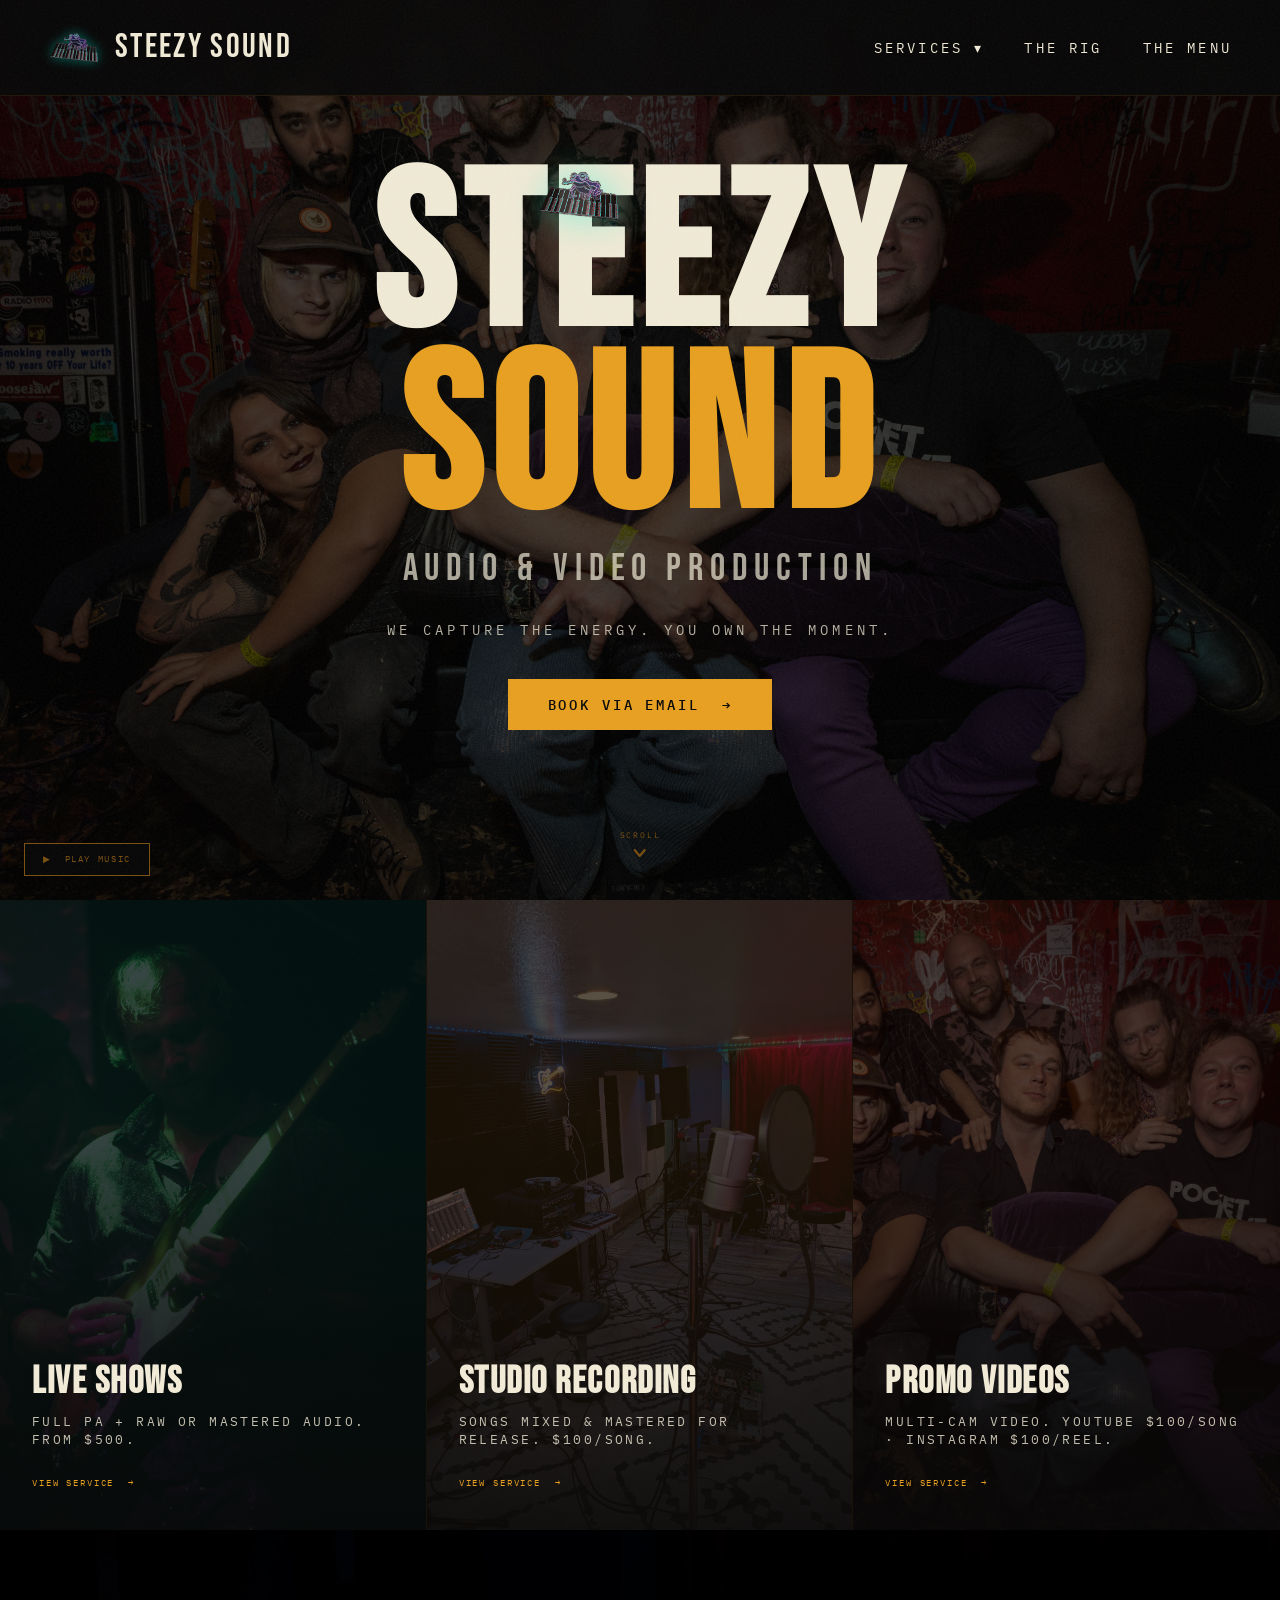
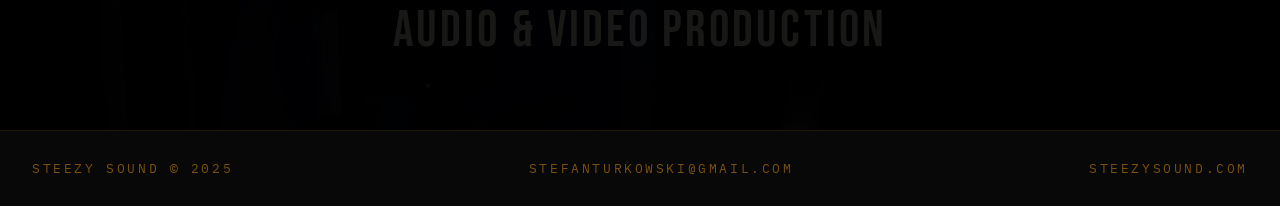
==== index.html @ 813a4eb2 "Add bottom.jpg as texture band on all 6 pages - Service pages (live, studio, promo): swap texture ba" ====
<!DOCTYPE html>
<html lang="en">
<head>
  <meta charset="UTF-8" />
  <meta name="viewport" content="width=device-width, initial-scale=1.0" />
  <title>Steezy Sound</title>
  <link rel="stylesheet" href="style.css" />
  <style>
    /* ─── HERO ─────────────────────────────────────────── */
    .hero {
      position: relative;
      height: 100vh;
      display: flex;
      flex-direction: column;
      align-items: center;
      justify-content: center;
      overflow: hidden;
    }

    .hero-bg {
      position: absolute; inset: 0;
      background: url('media/landing.jpg') center/cover no-repeat;
      filter: brightness(0.26);
      z-index: 0;
    }

    .hero-content {
      position: relative; z-index: 1;
      display: flex; flex-direction: column;
      align-items: center; text-align: center;
      padding: 0 2rem;
    }

    #wander-frog {
      position: fixed;
      z-index: 100;
      width: clamp(60px, 7vw, 110px);
      height: auto;
      pointer-events: none;
      filter: drop-shadow(0 0 18px rgba(0,240,208,0.5));
      opacity: 0.82;
      transition: left 8s cubic-bezier(0.45, 0.05, 0.55, 0.95),
                  top  8s cubic-bezier(0.45, 0.05, 0.55, 0.95);
      animation: frog-wander-bob 3.6s ease-in-out infinite;
    }

    @keyframes frog-wander-bob {
      0%, 100% { transform: rotate(-20deg); }
      50%       { transform: rotate(20deg); }
    }

    .hero-sup { display: none; }

    .hero-wordmark {
      font-family: 'Bebas Neue', sans-serif;
      font-size: clamp(5.5rem, 17vw, 14rem);
      line-height: 0.84; letter-spacing: 0.04em;
      color: var(--cream); margin-bottom: 0.6rem;
    }

    .hero-wordmark span { display: block; color: var(--amber); }

    .hero-discipline {
      font-family: 'Bebas Neue', sans-serif;
      font-size: clamp(1.2rem, 3.5vw, 2.4rem);
      letter-spacing: 0.18em; text-transform: uppercase;
      color: rgba(240,234,214,0.7);
      margin-bottom: 1.8rem;
    }

    .hero-tagline {
      font-size: 0.9rem; letter-spacing: 0.28em; text-transform: uppercase;
      color: rgba(240,234,214,0.75);
      margin-bottom: 2.5rem;
    }

    .hero-scroll {
      position: absolute; bottom: 2.5rem; left: 50%;
      transform: translateX(-50%);
      display: flex; flex-direction: column; align-items: center; gap: 0.4rem;
      font-size: 0.5rem; letter-spacing: 0.22em; text-transform: uppercase;
      color: var(--amber-dim);
      animation: scroll-bob 2.2s ease-in-out infinite;
    }

    @keyframes scroll-bob {
      0%, 100% { transform: translateX(-50%) translateY(0); }
      50%       { transform: translateX(-50%) translateY(6px); }
    }

    .hero-scroll svg {
      width: 14px; height: 14px;
      stroke: var(--amber-dim); fill: none; stroke-width: 2;
      stroke-linecap: round; stroke-linejoin: round;
    }

    /* ─── SERVICES GRID ─────────────────────────────────── */
    .services {
      display: grid;
      grid-template-columns: repeat(3, 1fr);
    }

    .service-card {
      position: relative;
      height: 70vh;
      display: flex;
      flex-direction: column;
      justify-content: flex-end;
      padding: 2.5rem 2rem;
      text-decoration: none;
      overflow: hidden;
      color: var(--cream);
    }

    .service-card:not(:last-child) {
      border-right: 1px solid rgba(232,160,32,0.07);
    }

    .card-bg {
      position: absolute; inset: 0;
      background-size: cover; background-position: center;
      filter: brightness(0.28);
      transition: filter 0.5s ease, transform 0.7s ease;
      z-index: 0;
    }

    .card-live .card-bg {
      background-image: url('media/live_shows.jpg');
      background-position: center top;
    }

    .card-studio .card-bg {
      background-image: url('media/studio_recording.jpg');
      background-position: center;
    }

    .card-promo .card-bg {
      background-image: url('media/promo_vids.jpg');
    }

    .service-card:hover .card-bg {
      filter: brightness(0.42);
      transform: scale(1.04);
    }

    /* Per-card color tint */
    .card-tint {
      position: absolute; inset: 0; z-index: 1;
      transition: opacity 0.4s;
    }
    .card-live   .card-tint { background: rgba(0,240,208,0.06); }
    .card-studio .card-tint { background: rgba(232,160,32,0.1); }
    .card-promo  .card-tint { background: rgba(200,60,60,0.05); }

    /* Bottom gradient so text is always readable */
    .card-grad {
      position: absolute; bottom: 0; left: 0; right: 0; height: 65%;
      background: linear-gradient(to top, rgba(8,8,8,0.82), transparent);
      z-index: 2;
    }

    .card-body {
      position: relative; z-index: 3;
    }

    .card-num {
      font-size: 0.62rem; letter-spacing: 0.28em;
      color: var(--amber); margin-bottom: 0.55rem;
    }

    .card-title {
      font-family: 'Bebas Neue', sans-serif;
      font-size: clamp(2.2rem, 3vw, 3.2rem);
      line-height: 1; letter-spacing: 0.04em;
      margin-bottom: 0.65rem;
    }

    .card-hook {
      font-size: 0.84rem; letter-spacing: 0.18em; text-transform: uppercase;
      color: rgba(240,234,214,0.8); margin-bottom: 1.4rem;
    }

    .card-link {
      display: inline-flex; align-items: center; gap: 0.5em;
      font-size: 0.58rem; letter-spacing: 0.2em; text-transform: uppercase;
      color: var(--amber); transition: gap 0.22s;
    }

    .service-card:hover .card-link { gap: 1em; }

    /* ─── TEXTURE BAND ─────────────────────────────────── */
    .texture-band {
      position: relative; height: 200px; overflow: hidden;
    }
    .texture-band-bg {
      position: absolute; inset: 0;
      background: url('media/bottom.jpg') center/cover no-repeat;
      filter: brightness(0.12);
    }
    .texture-band-text {
      position: relative; z-index: 1; height: 100%;
      display: flex; align-items: center; justify-content: center;
    }
    .texture-band-text blockquote {
      font-family: 'Bebas Neue', sans-serif;
      font-size: clamp(1.8rem, 4vw, 3.5rem);
      letter-spacing: 0.06em;
      color: rgba(240,234,214,0.1);
      text-align: center;
    }

    /* ─── MOBILE ────────────────────────────────────────── */
    @media (max-width: 800px) {
      .services {
        grid-template-columns: 1fr;
      }
      .service-card {
        height: 55vh;
        border-right: none !important;
        border-bottom: 1px solid rgba(232,160,32,0.07);
      }
      .service-card:last-child { border-bottom: none; }
    }
  </style>
</head>
<body>

  <!-- NAV -->
  <nav class="nav">
    <a href="index.html" class="nav-brand">
      <img src="media/logo.png" alt="Steezy Sound frog logo" class="nav-frog" />
      <span class="nav-wordmark">Steezy Sound</span>
    </a>
    <div class="nav-links">
      <div class="nav-dropdown">
        <button class="nav-link" aria-haspopup="true" aria-expanded="false">Services ▾</button>
        <div class="dropdown-menu">
          <a href="live-recording.html" class="dropdown-item">Live Shows</a>
          <a href="studio.html" class="dropdown-item">Studio Recording</a>
          <a href="promo-video.html" class="dropdown-item">Promo Videos</a>
        </div>
      </div>
      <a href="rig.html" class="nav-link">The Rig</a>
      <a href="menu.html" class="nav-link">The Menu</a>
    </div>
  </nav>

  <!-- HERO -->
  <section class="hero">
    <div class="hero-bg"></div>
    <div class="hero-content">
      <h1 class="hero-wordmark">Steezy<span>Sound</span></h1>
      <p class="hero-discipline">Audio &amp; Video Production</p>
      <p class="hero-tagline">We capture the energy. You own the moment.</p>
      <a href="mailto:stefanturkowski@gmail.com" class="btn-book">Book via email &nbsp;→</a>
    </div>
    <div class="hero-scroll" aria-hidden="true">
      <span>Scroll</span>
      <svg viewBox="0 0 14 14"><polyline points="2,4 7,10 12,4" /></svg>
    </div>
  </section>

  <!-- SERVICES -->
  <section class="services" aria-label="Services">
    <a href="live-recording.html" class="service-card card-live">
      <div class="card-bg"></div>
      <div class="card-tint"></div>
      <div class="card-grad"></div>
      <div class="card-body">
        <h2 class="card-title">Live Shows</h2>
        <p class="card-hook">Full PA + raw or mastered audio. From $500.</p>
        <span class="card-link">View service &nbsp;→</span>
      </div>
    </a>

    <a href="studio.html" class="service-card card-studio">
      <div class="card-bg"></div>
      <div class="card-tint"></div>
      <div class="card-grad"></div>
      <div class="card-body">
        <h2 class="card-title">Studio Recording</h2>
        <p class="card-hook">Songs mixed & mastered for release. $100/song.</p>
        <span class="card-link">View service &nbsp;→</span>
      </div>
    </a>

    <a href="promo-video.html" class="service-card card-promo">
      <div class="card-bg"></div>
      <div class="card-tint"></div>
      <div class="card-grad"></div>
      <div class="card-body">
        <h2 class="card-title">Promo Videos</h2>
        <p class="card-hook">Multi-cam video. YouTube $100/song · Instagram $100/reel.</p>
        <span class="card-link">View service &nbsp;→</span>
      </div>
    </a>
  </section>

  <!-- TEXTURE BAND -->
  <div class="texture-band">
    <div class="texture-band-bg"></div>
    <div class="texture-band-text">
      <blockquote>Audio &amp; Video Production</blockquote>
    </div>
  </div>

  <!-- WANDERING FROG -->
  <img src="media/logo.png" alt="" id="wander-frog" aria-hidden="true" />

  <!-- FOOTER -->
  <footer class="site-footer">
    <span>Steezy Sound &copy; 2025</span>
    <!-- REPLACE: update email address -->
    <a href="mailto:stefanturkowski@gmail.com">stefanturkowski@gmail.com</a>
    <span>steezysound.com</span>
  </footer>

  <!-- PLAY HINT -->
  <div class="play-hint" id="play-hint" role="button" tabindex="0" aria-label="Play background music">
    ▶ &nbsp;Play music
  </div>

  <script>
    // ── Audio autoplay at 20% volume ──────────────────────
    const audio = new Audio('media/music.mp3');
    audio.volume = 0.2;
    audio.loop   = true;

    const hint = document.getElementById('play-hint');

    function tryPlay() {
      return audio.play().then(() => { hint.style.display = 'none'; });
    }

    tryPlay().catch(() => { hint.style.display = 'flex'; });

    hint.addEventListener('click', () => tryPlay());
    hint.addEventListener('keydown', e => {
      if (e.key === 'Enter' || e.key === ' ') { e.preventDefault(); tryPlay(); }
    });

    // Unlock on first user interaction (covers most browser autoplay policies)
    document.addEventListener('click', function unlock() {
      if (audio.paused) tryPlay().catch(() => {});
      document.removeEventListener('click', unlock, true);
    }, true);

    // ── Wandering frog ───────────────────────────────────
    (function() {
      const frog = document.getElementById('wander-frog');
      let nextTimer;

      function wander() {
        const x = 4 + Math.random() * 84;   // 4vw – 88vw
        const y = 6 + Math.random() * 82;   // 6vh – 88vh
        frog.style.left = x + 'vw';
        frog.style.top  = y + 'vh';
        // Vary the pause between moves: 2.5s – 5.5s
        nextTimer = setTimeout(wander, 2500 + Math.random() * 3000);
      }

      // Place immediately off-screen to let CSS transition carry it in
      frog.style.left = '10vw';
      frog.style.top  = '50vh';
      // Small delay so first transition is visible
      setTimeout(wander, 200);
    })();

    // ── Nav dropdown (mobile tap) ─────────────────────────
    document.querySelectorAll('.nav-dropdown').forEach(dd => {
      dd.querySelector('button')?.addEventListener('click', e => {
        e.stopPropagation();
        const open = dd.classList.toggle('open');
        dd.querySelector('button').setAttribute('aria-expanded', open);
      });
    });
    document.addEventListener('click', () => {
      document.querySelectorAll('.nav-dropdown').forEach(dd => {
        dd.classList.remove('open');
        dd.querySelector('button')?.setAttribute('aria-expanded', 'false');
      });
    });

    // Parallax
    (function() {
      const update = () => {
        document.querySelectorAll('.hero-bg, .texture-band-bg').forEach(bg => {
          bg.style.backgroundPositionY = `calc(50% + ${window.scrollY * 0.35}px)`;
        });
      };
      window.addEventListener('scroll', update, { passive: true });
    })();
  </script>
</body>
</html>
---- style.css ----
@import url('https://fonts.googleapis.com/css2?family=Bebas+Neue&family=IBM+Plex+Mono:ital,wght@0,300;0,400;0,500;1,300&display=swap');

:root {
  --black: #080808;
  --cream: #f0ead6;
  --amber: #e8a020;
  --amber-dim: #7a5010;
  --cyan: #00f0d0;
}

*, *::before, *::after { margin: 0; padding: 0; box-sizing: border-box; }

html { scroll-behavior: smooth; }

body {
  background: var(--black);
  color: var(--cream);
  font-family: 'IBM Plex Mono', monospace;
  min-height: 100vh;
  overflow-x: hidden;
  animation: page-in 0.35s ease;
}

@keyframes page-in {
  from { opacity: 0; }
  to   { opacity: 1; }
}

/* Film grain */
body::after {
  content: '';
  position: fixed;
  inset: 0;
  background-image: url("data:image/svg+xml,%3Csvg viewBox='0 0 512 512' xmlns='http://www.w3.org/2000/svg'%3E%3Cfilter id='noise'%3E%3CfeTurbulence type='fractalNoise' baseFrequency='0.75' numOctaves='4' stitchTiles='stitch'/%3E%3C/filter%3E%3Crect width='100%25' height='100%25' filter='url(%23noise)'/%3E%3C/svg%3E");
  opacity: 0.04;
  pointer-events: none;
  z-index: 9999;
}

/* ─── NAV ─────────────────────────────────────────────── */

.nav {
  position: fixed; top: 0; left: 0; right: 0; z-index: 500;
  display: flex; align-items: center; justify-content: space-between;
  padding: 1.275rem 3rem;
  background: rgba(8,8,8,0.9);
  backdrop-filter: blur(14px);
  -webkit-backdrop-filter: blur(14px);
  border-bottom: 1px solid rgba(232,160,32,0.1);
}

.nav-brand {
  display: flex; align-items: center; gap: 0.8rem;
  text-decoration: none; color: inherit;
}

.nav-frog {
  width: 54px; height: 54px; object-fit: contain;
  animation: frog-nav 2.8s ease-in-out infinite;
  filter: drop-shadow(0 0 6px rgba(0,240,208,0.4));
}

@keyframes frog-nav {
  0%, 100% { transform: translateY(0) rotate(-4deg); }
  50%       { transform: translateY(-5px) rotate(3deg); }
}

.nav-wordmark {
  font-family: 'Bebas Neue', sans-serif;
  font-size: 2.1rem; letter-spacing: 0.07em; color: var(--cream);
}

.nav-links { display: flex; align-items: center; gap: 2.5rem; }

.nav-link {
  font-size: 0.9rem; letter-spacing: 0.22em; text-transform: uppercase;
  color: var(--cream); text-decoration: none; background: none; border: none;
  font-family: inherit; cursor: pointer; padding: 0;
  transition: color 0.2s; display: flex; align-items: center; gap: 0.3em;
}
.nav-link:hover, .nav-link.active { color: var(--amber); }

.nav-dropdown { position: relative; }

.dropdown-menu {
  position: absolute; top: calc(100% + 1rem); right: 0;
  background: rgba(8,8,8,0.98);
  border: 1px solid rgba(232,160,32,0.18);
  min-width: 200px;
  opacity: 0; visibility: hidden; transform: translateY(-4px);
  transition: opacity 0.16s, transform 0.16s, visibility 0.16s;
}
.nav-dropdown:hover .dropdown-menu,
.nav-dropdown.open  .dropdown-menu {
  opacity: 1; visibility: visible; transform: translateY(0);
}

.dropdown-item {
  display: block; padding: 1.2rem 1.8rem;
  font-size: 0.87rem; letter-spacing: 0.2em; text-transform: uppercase;
  color: var(--cream); text-decoration: none;
  border-bottom: 1px solid rgba(232,160,32,0.06);
  transition: background 0.15s, color 0.15s;
}
.dropdown-item:last-child { border-bottom: none; }
.dropdown-item:hover { background: rgba(232,160,32,0.07); color: var(--amber); }

/* ─── FOOTER ───────────────────────────────────────────── */

.site-footer {
  border-top: 1px solid rgba(232,160,32,0.1);
  padding: 1.8rem 2rem;
  display: flex; justify-content: space-between; align-items: center;
  gap: 1rem; flex-wrap: wrap;
  font-size: 0.81rem; letter-spacing: 0.2em; text-transform: uppercase;
  color: var(--amber-dim);
}
.site-footer a { color: inherit; text-decoration: none; transition: color 0.2s; }
.site-footer a:hover { color: var(--amber); }

/* ─── PLAY HINT ────────────────────────────────────────── */

.play-hint {
  position: fixed; bottom: 1.5rem; left: 1.5rem; z-index: 400;
  display: none; align-items: center; gap: 0.5rem;
  padding: 0.6rem 1.1rem;
  background: rgba(8,8,8,0.95);
  border: 1px solid var(--amber-dim);
  font-size: 0.57rem; letter-spacing: 0.18em; text-transform: uppercase;
  color: var(--amber-dim); cursor: pointer;
  transition: color 0.2s, border-color 0.2s;
  font-family: 'IBM Plex Mono', monospace;
}
.play-hint:hover { color: var(--amber); border-color: var(--amber); }

/* ─── SHARED ELEMENTS ──────────────────────────────────── */

.section-label {
  font-size: 0.825rem; letter-spacing: 0.28em; text-transform: uppercase;
  color: var(--amber); display: block; margin-bottom: 1rem;
}

.btn-book {
  display: inline-flex; align-items: center; gap: 0.8rem;
  padding: 1rem 2.5rem; background: var(--amber);
  color: var(--black); font-family: 'IBM Plex Mono', monospace;
  font-size: 0.9rem; font-weight: 500; letter-spacing: 0.2em;
  text-transform: uppercase; text-decoration: none;
  transition: background 0.2s, transform 0.15s;
}
.btn-book:hover { background: var(--cream); transform: translateX(4px); }

/* ─── MOBILE ────────────────────────────────────────────── */

@media (max-width: 640px) {
  .nav { padding: 0.9rem 1.5rem; }
  .nav-wordmark { font-size: 1.5rem; }
  .nav-frog { width: 40px; height: 40px; }
  .nav-links { gap: 1.5rem; }
  .nav-link { font-size: 0.75rem; }
  .site-footer { flex-direction: column; gap: 0.4rem; }
}
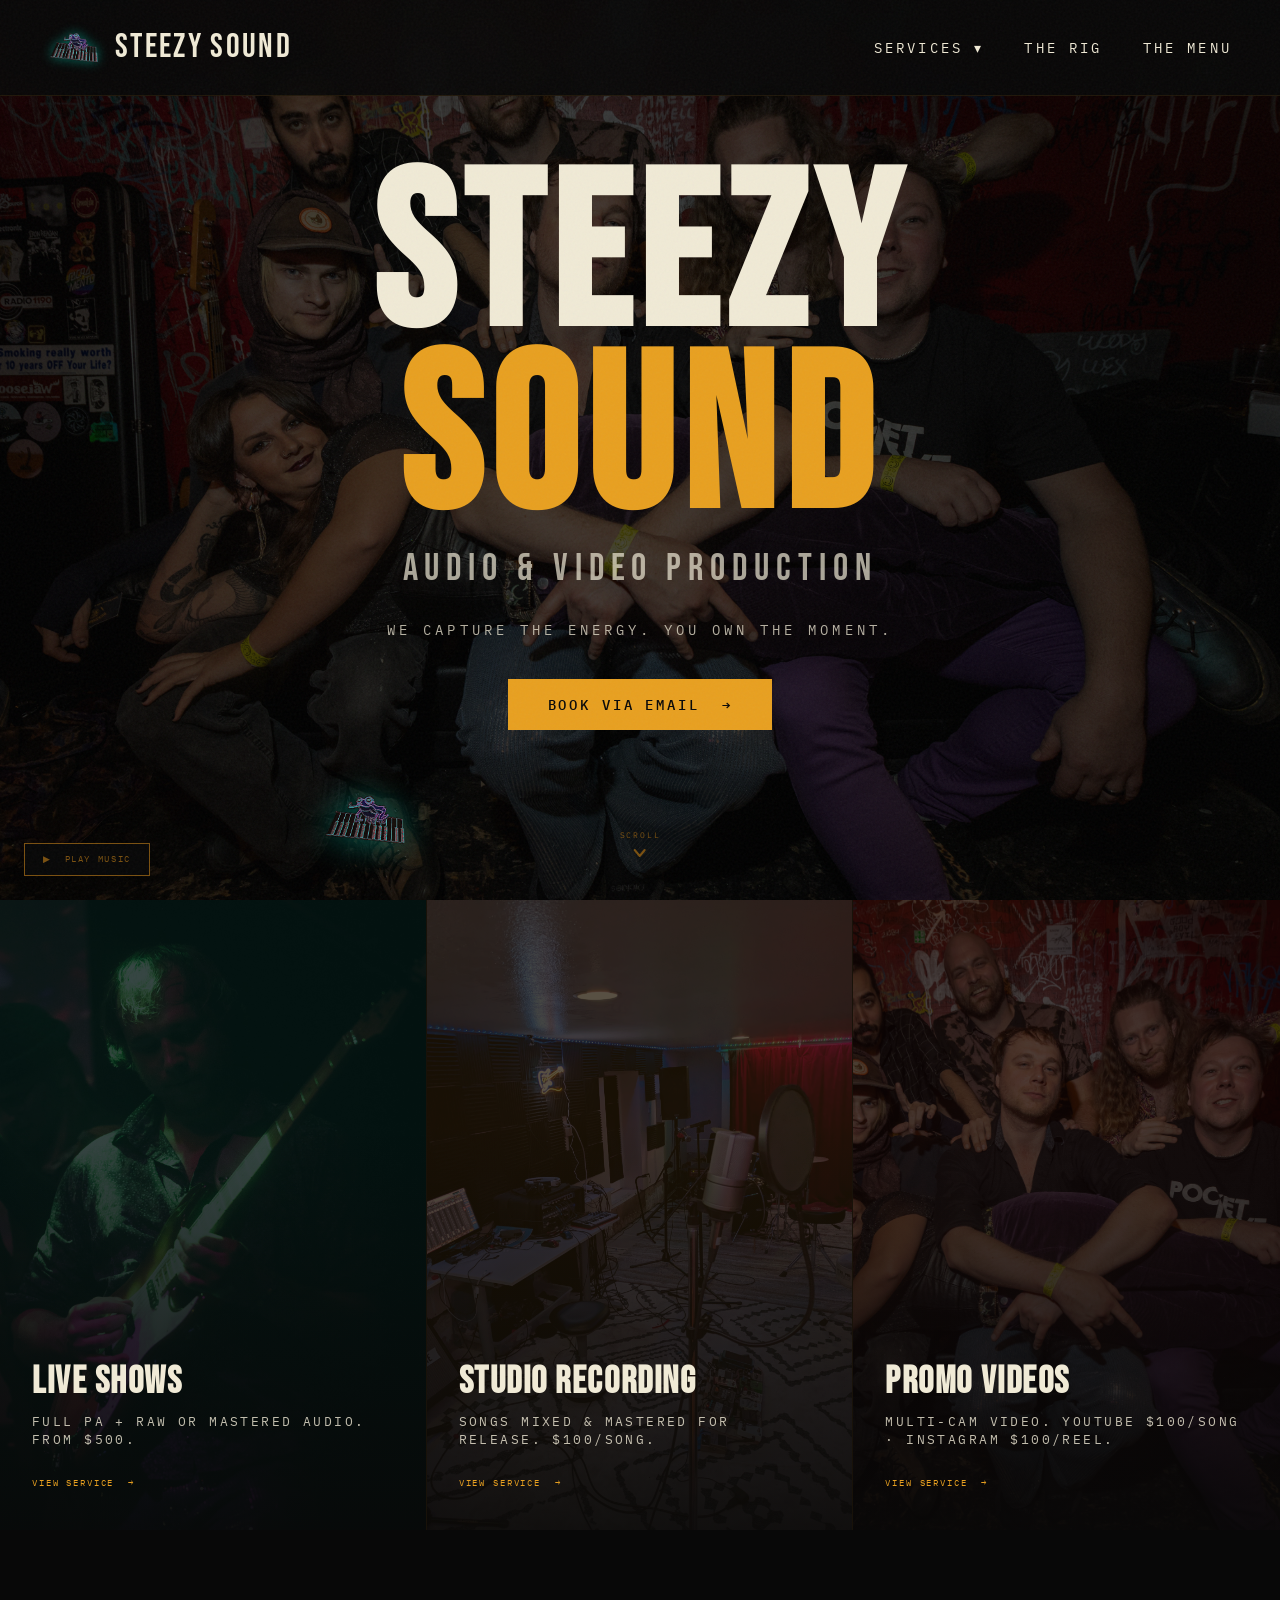
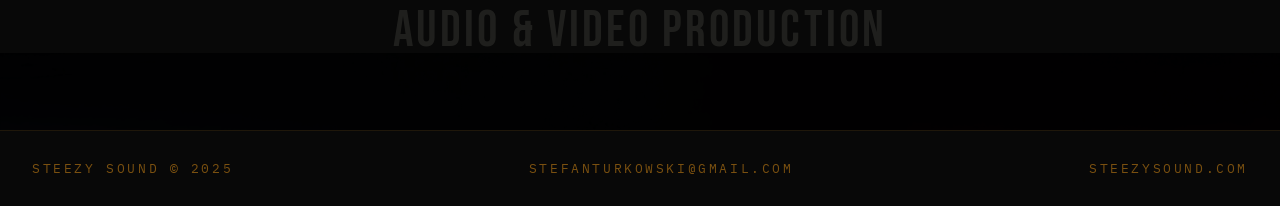
==== commit 1b5c08fa: "Fix texture band parallax to be viewport-relative; remove from menu - texture-band-bg now uses eleme" ====
--- a/index.html
+++ b/index.html
@@ -384,11 +384,17 @@
     // Parallax
     (function() {
       const update = () => {
-        document.querySelectorAll('.hero-bg, .texture-band-bg').forEach(bg => {
+        document.querySelectorAll('.hero-bg').forEach(bg => {
           bg.style.backgroundPositionY = `calc(50% + ${window.scrollY * 0.35}px)`;
+        });
+        document.querySelectorAll('.texture-band-bg').forEach(bg => {
+          const r = bg.parentElement.getBoundingClientRect();
+          const offset = (r.top + r.height / 2 - window.innerHeight / 2) * 0.35;
+          bg.style.backgroundPositionY = `calc(50% + ${offset}px)`;
         });
       };
       window.addEventListener('scroll', update, { passive: true });
+      update();
     })();
   </script>
 </body>
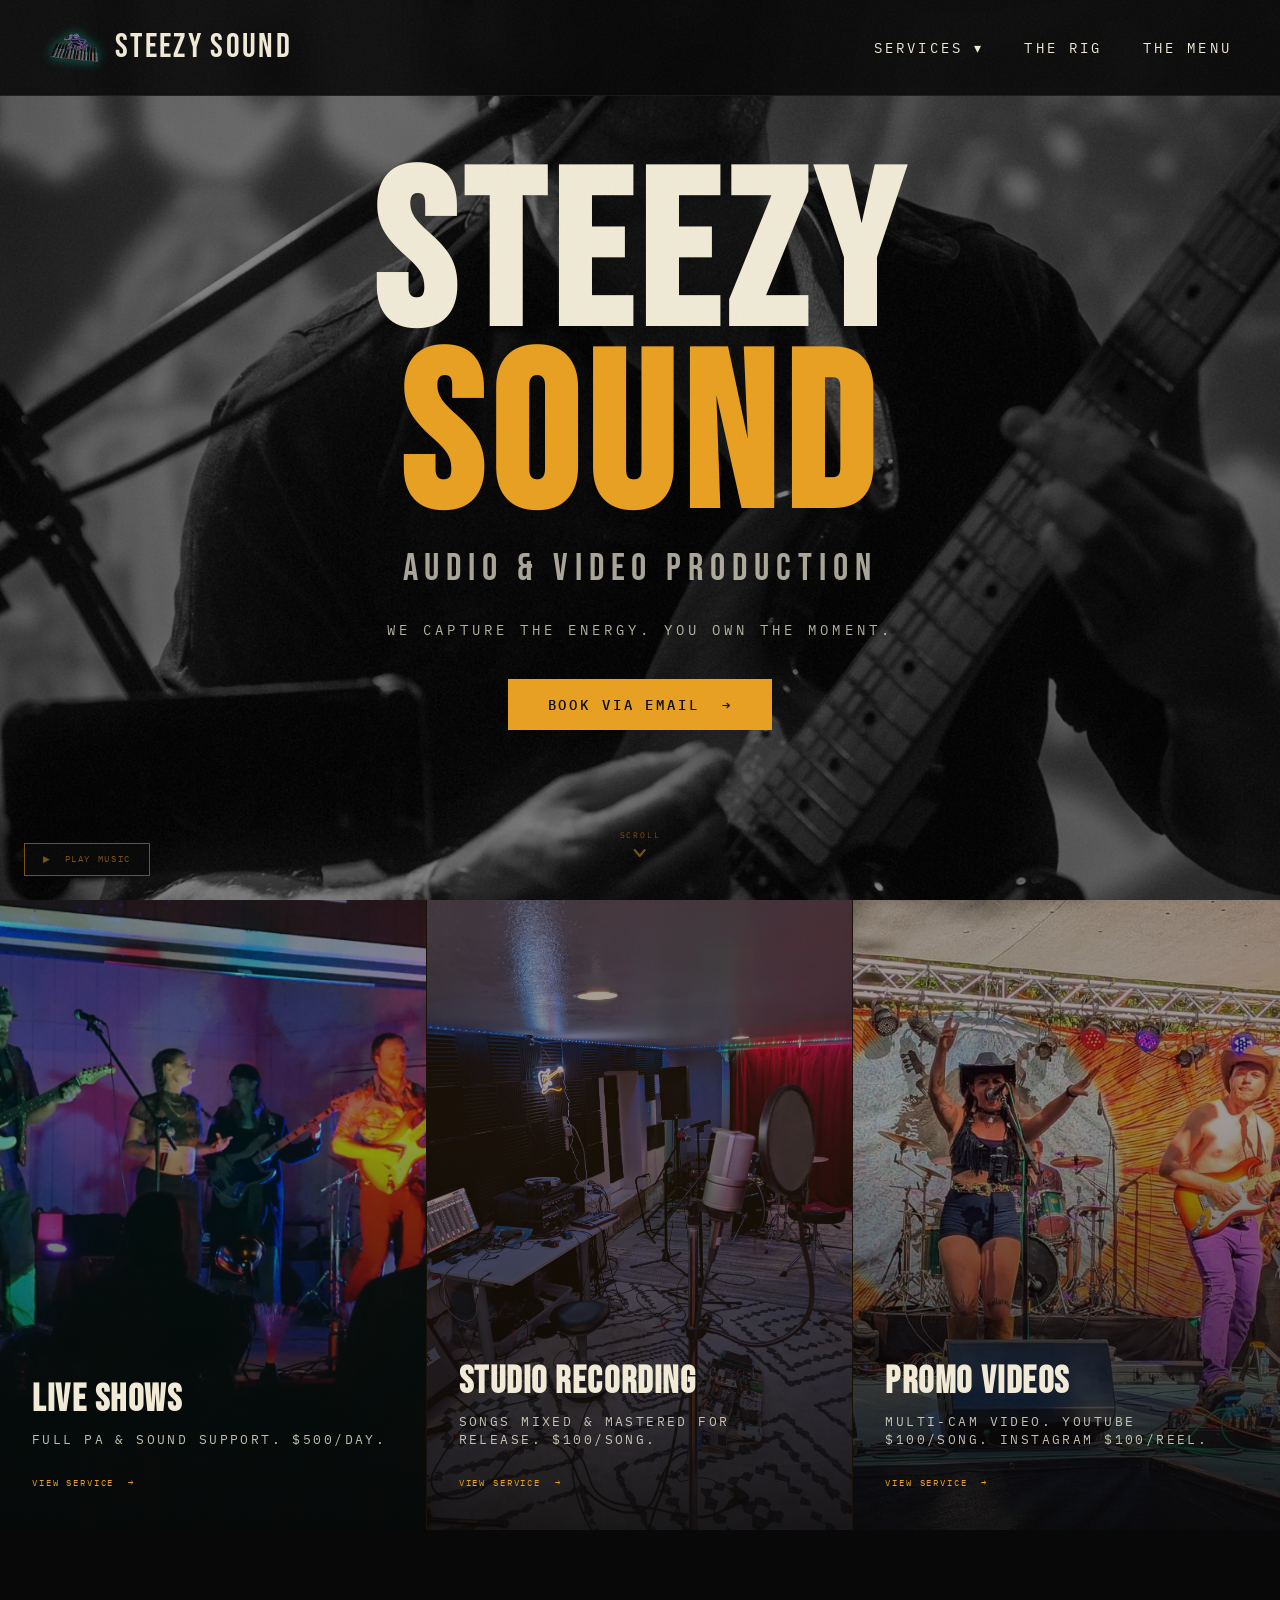
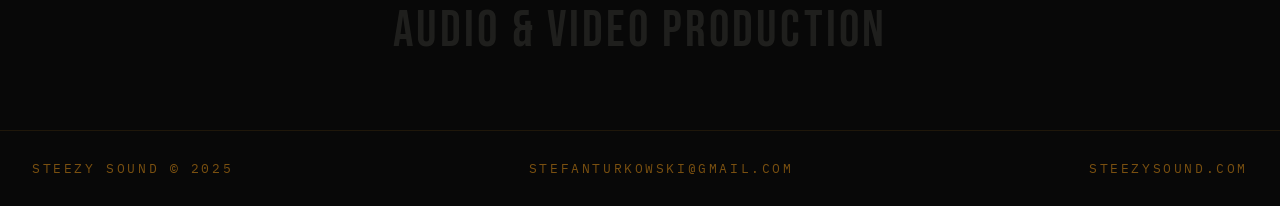
==== commit e87bf330: "Polish: image brightness, frog animation, headphones gear section, PDF print - Reduce hero filter on" ====
--- a/index.html
+++ b/index.html
@@ -20,7 +20,7 @@
     .hero-bg {
       position: absolute; inset: 0;
       background: url('media/landing.jpg') center/cover no-repeat;
-      filter: brightness(0.26);
+      filter: brightness(0.5);
       z-index: 0;
     }
 
@@ -32,15 +32,15 @@
     }
 
     #wander-frog {
-      position: fixed;
+      position: absolute;
       z-index: 100;
       width: clamp(60px, 7vw, 110px);
       height: auto;
       pointer-events: none;
       filter: drop-shadow(0 0 18px rgba(0,240,208,0.5));
       opacity: 0.82;
-      transition: left 8s cubic-bezier(0.45, 0.05, 0.55, 0.95),
-                  top  8s cubic-bezier(0.45, 0.05, 0.55, 0.95);
+      transition: left 12s cubic-bezier(0.22, 1, 0.36, 1),
+                  top  12s cubic-bezier(0.22, 1, 0.36, 1);
       animation: frog-wander-bob 3.6s ease-in-out infinite;
     }
 
@@ -119,7 +119,7 @@
     .card-bg {
       position: absolute; inset: 0;
       background-size: cover; background-position: center;
-      filter: brightness(0.28);
+      filter: brightness(0.62);
       transition: filter 0.5s ease, transform 0.7s ease;
       z-index: 0;
     }
@@ -139,7 +139,7 @@
     }
 
     .service-card:hover .card-bg {
-      filter: brightness(0.42);
+      filter: brightness(0.78);
       transform: scale(1.04);
     }
 
@@ -195,7 +195,7 @@
     .texture-band-bg {
       position: absolute; inset: 0;
       background: url('media/bottom.jpg') center/cover no-repeat;
-      filter: brightness(0.12);
+      filter: brightness(0.45);
     }
     .texture-band-text {
       position: relative; z-index: 1; height: 100%;
@@ -268,7 +268,7 @@
       <div class="card-grad"></div>
       <div class="card-body">
         <h2 class="card-title">Live Shows</h2>
-        <p class="card-hook">Full PA + raw or mastered audio. From $500.</p>
+        <p class="card-hook">Full PA & Sound Support. $500/day.</p>
         <span class="card-link">View service &nbsp;→</span>
       </div>
     </a>
@@ -290,7 +290,7 @@
       <div class="card-grad"></div>
       <div class="card-body">
         <h2 class="card-title">Promo Videos</h2>
-        <p class="card-hook">Multi-cam video. YouTube $100/song · Instagram $100/reel.</p>
+        <p class="card-hook">Multi-cam video. YouTube $100/song. Instagram $100/reel.</p>
         <span class="card-link">View service &nbsp;→</span>
       </div>
     </a>
@@ -348,22 +348,30 @@
     // ── Wandering frog ───────────────────────────────────
     (function() {
       const frog = document.getElementById('wander-frog');
-      let nextTimer;
+      let lastX, lastY;
 
       function wander() {
-        const x = 4 + Math.random() * 84;   // 4vw – 88vw
-        const y = 6 + Math.random() * 82;   // 6vh – 88vh
-        frog.style.left = x + 'vw';
-        frog.style.top  = y + 'vh';
-        // Vary the pause between moves: 2.5s – 5.5s
-        nextTimer = setTimeout(wander, 2500 + Math.random() * 3000);
+        const vw = window.innerWidth;
+        const pageH = document.documentElement.scrollHeight;
+        const minDist = vw * 0.7;
+        let x, y, tries = 0;
+        do {
+          x = -vw * 0.35 + Math.random() * (vw * 1.7);
+          y = -150 + Math.random() * (pageH + 300);
+          tries++;
+        } while (Math.hypot(x - lastX, y - lastY) < minDist && tries < 15);
+        lastX = x;
+        lastY = y;
+        frog.style.left = x + 'px';
+        frog.style.top  = y + 'px';
+        setTimeout(wander, 3000 + Math.random() * 4000);
       }
 
-      // Place immediately off-screen to let CSS transition carry it in
-      frog.style.left = '10vw';
-      frog.style.top  = '50vh';
-      // Small delay so first transition is visible
-      setTimeout(wander, 200);
+      lastX = -window.innerWidth * 0.35 + Math.random() * (window.innerWidth * 1.7);
+      lastY = Math.random() * document.documentElement.scrollHeight;
+      frog.style.left = lastX + 'px';
+      frog.style.top  = lastY + 'px';
+      setTimeout(wander, 400);
     })();
 
     // ── Nav dropdown (mobile tap) ─────────────────────────
@@ -390,7 +398,7 @@
         document.querySelectorAll('.texture-band-bg').forEach(bg => {
           const r = bg.parentElement.getBoundingClientRect();
           const offset = (r.top + r.height / 2 - window.innerHeight / 2) * 0.35;
-          bg.style.backgroundPositionY = `calc(50% + ${offset}px)`;
+          bg.style.backgroundPositionY = `calc(38% + ${offset}px)`;
         });
       };
       window.addEventListener('scroll', update, { passive: true });
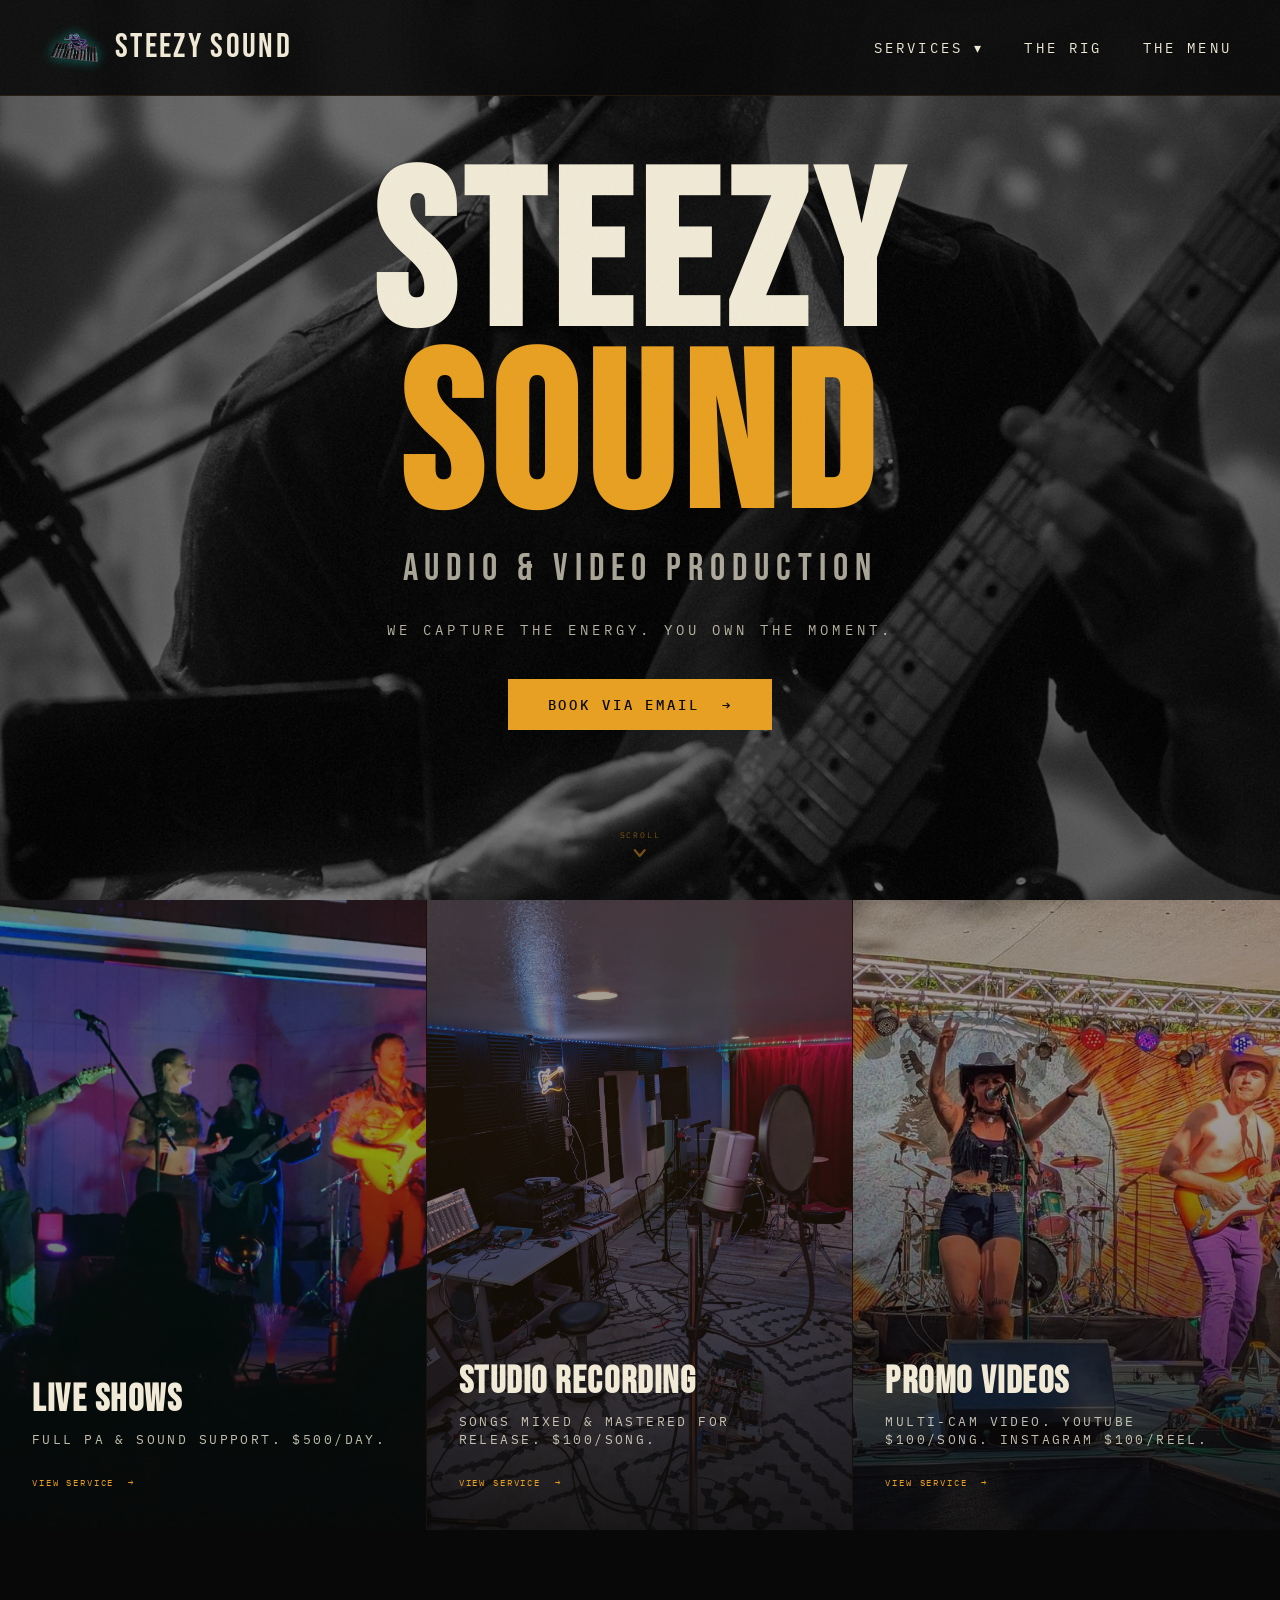
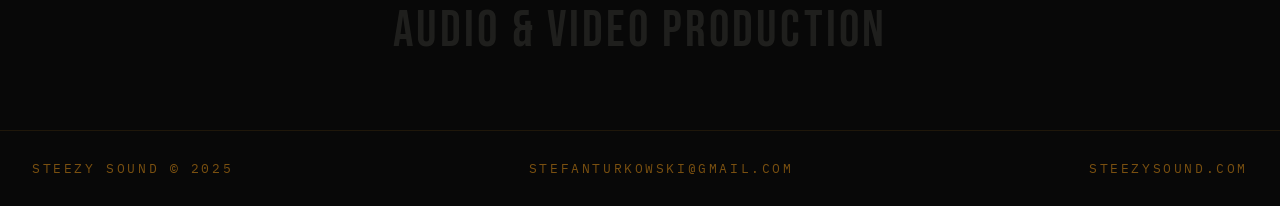
==== commit 4b957ff1: "Mobile: shift texture band image up (10% vs 38%), remove homepage audio Co-Authored-By: Claude Sonne" ====
--- a/index.html
+++ b/index.html
@@ -315,36 +315,7 @@
     <span>steezysound.com</span>
   </footer>
 
-  <!-- PLAY HINT -->
-  <div class="play-hint" id="play-hint" role="button" tabindex="0" aria-label="Play background music">
-    ▶ &nbsp;Play music
-  </div>
-
   <script>
-    // ── Audio autoplay at 20% volume ──────────────────────
-    const audio = new Audio('media/music.mp3');
-    audio.volume = 0.2;
-    audio.loop   = true;
-
-    const hint = document.getElementById('play-hint');
-
-    function tryPlay() {
-      return audio.play().then(() => { hint.style.display = 'none'; });
-    }
-
-    tryPlay().catch(() => { hint.style.display = 'flex'; });
-
-    hint.addEventListener('click', () => tryPlay());
-    hint.addEventListener('keydown', e => {
-      if (e.key === 'Enter' || e.key === ' ') { e.preventDefault(); tryPlay(); }
-    });
-
-    // Unlock on first user interaction (covers most browser autoplay policies)
-    document.addEventListener('click', function unlock() {
-      if (audio.paused) tryPlay().catch(() => {});
-      document.removeEventListener('click', unlock, true);
-    }, true);
-
     // ── Wandering frog ───────────────────────────────────
     (function() {
       const frog = document.getElementById('wander-frog');
@@ -398,7 +369,8 @@
         document.querySelectorAll('.texture-band-bg').forEach(bg => {
           const r = bg.parentElement.getBoundingClientRect();
           const offset = (r.top + r.height / 2 - window.innerHeight / 2) * 0.35;
-          bg.style.backgroundPositionY = `calc(38% + ${offset}px)`;
+          const baseY = window.innerWidth <= 800 ? '10%' : '38%';
+          bg.style.backgroundPositionY = `calc(${baseY} + ${offset}px)`;
         });
       };
       window.addEventListener('scroll', update, { passive: true });
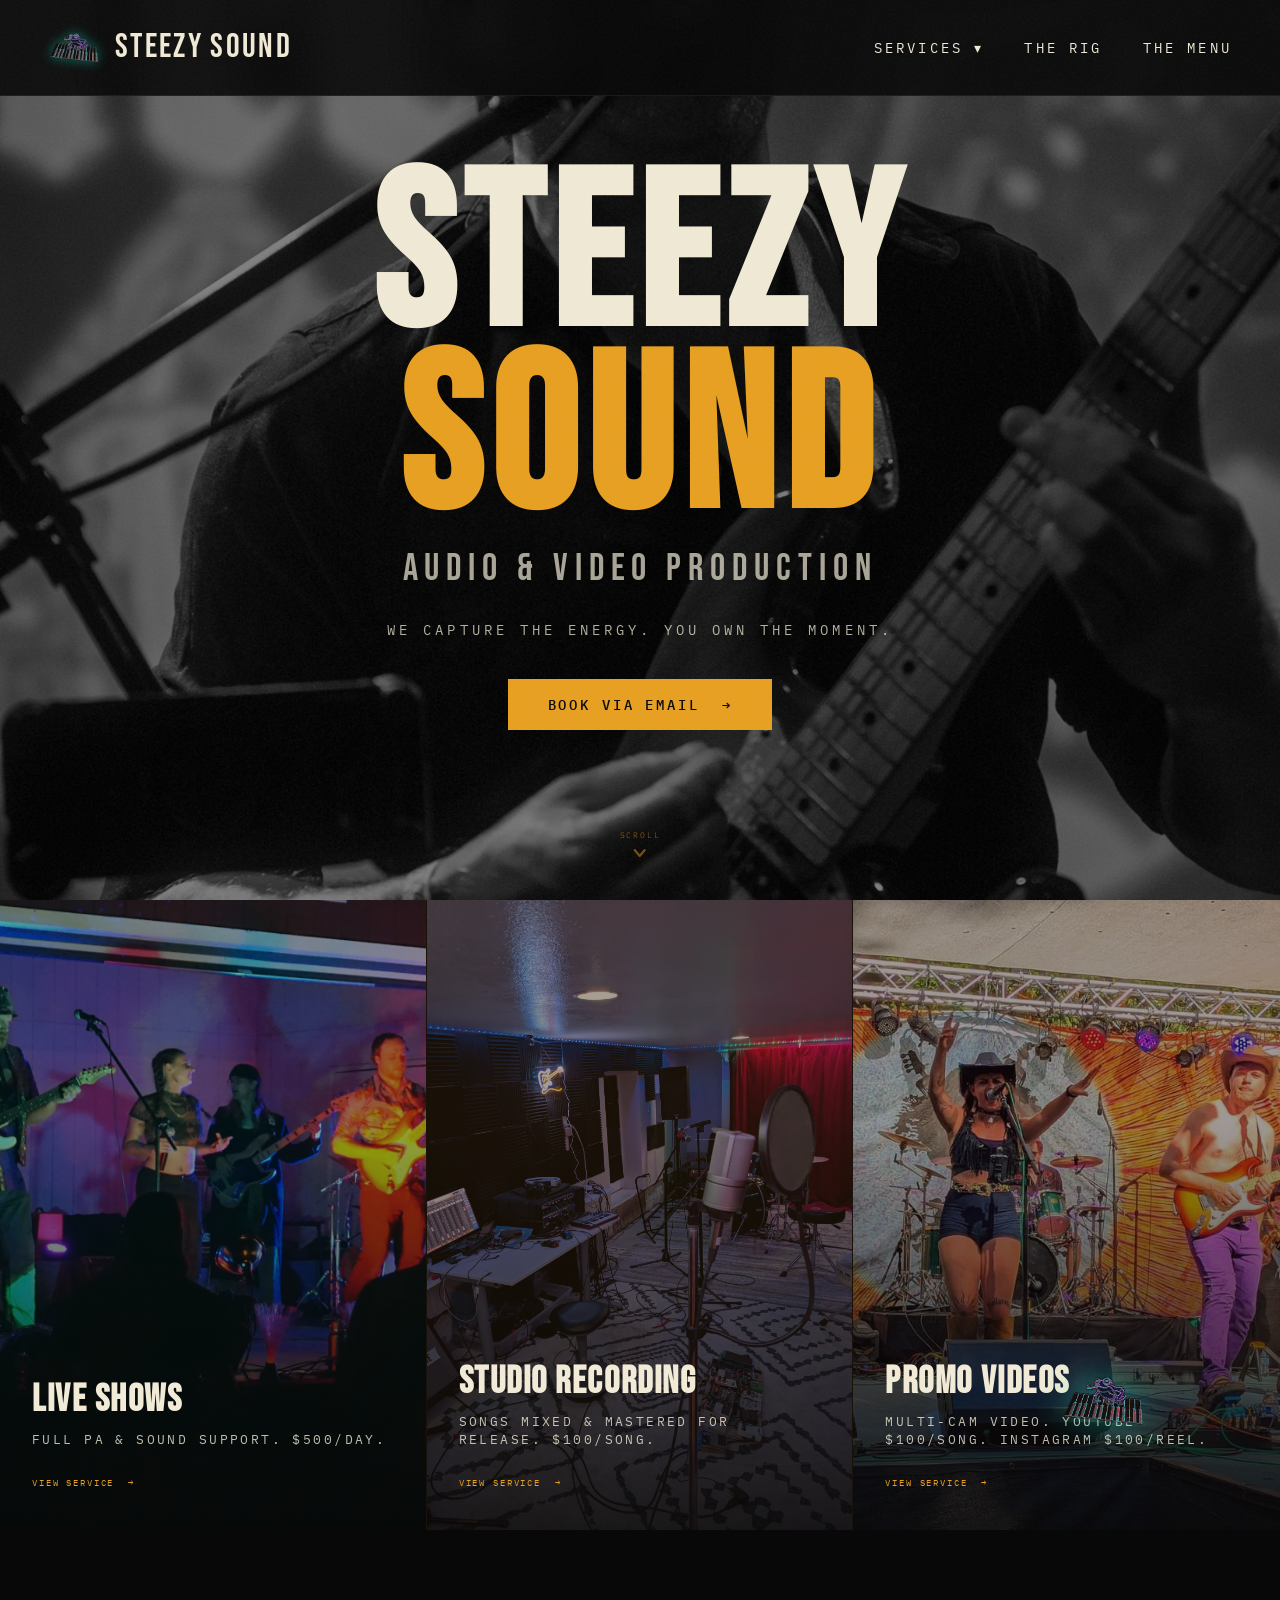
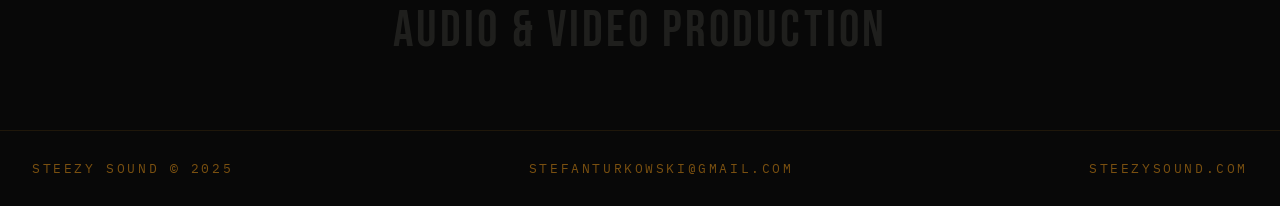
==== commit 1486675b: "Mobile: texture band position -100px to show more of top of image Co-Authored-By: Claude Sonnet 4.6 " ====
--- a/index.html
+++ b/index.html
@@ -369,7 +369,7 @@
         document.querySelectorAll('.texture-band-bg').forEach(bg => {
           const r = bg.parentElement.getBoundingClientRect();
           const offset = (r.top + r.height / 2 - window.innerHeight / 2) * 0.35;
-          const baseY = window.innerWidth <= 800 ? '10%' : '38%';
+          const baseY = window.innerWidth <= 800 ? '-100px' : '38%';
           bg.style.backgroundPositionY = `calc(${baseY} + ${offset}px)`;
         });
       };
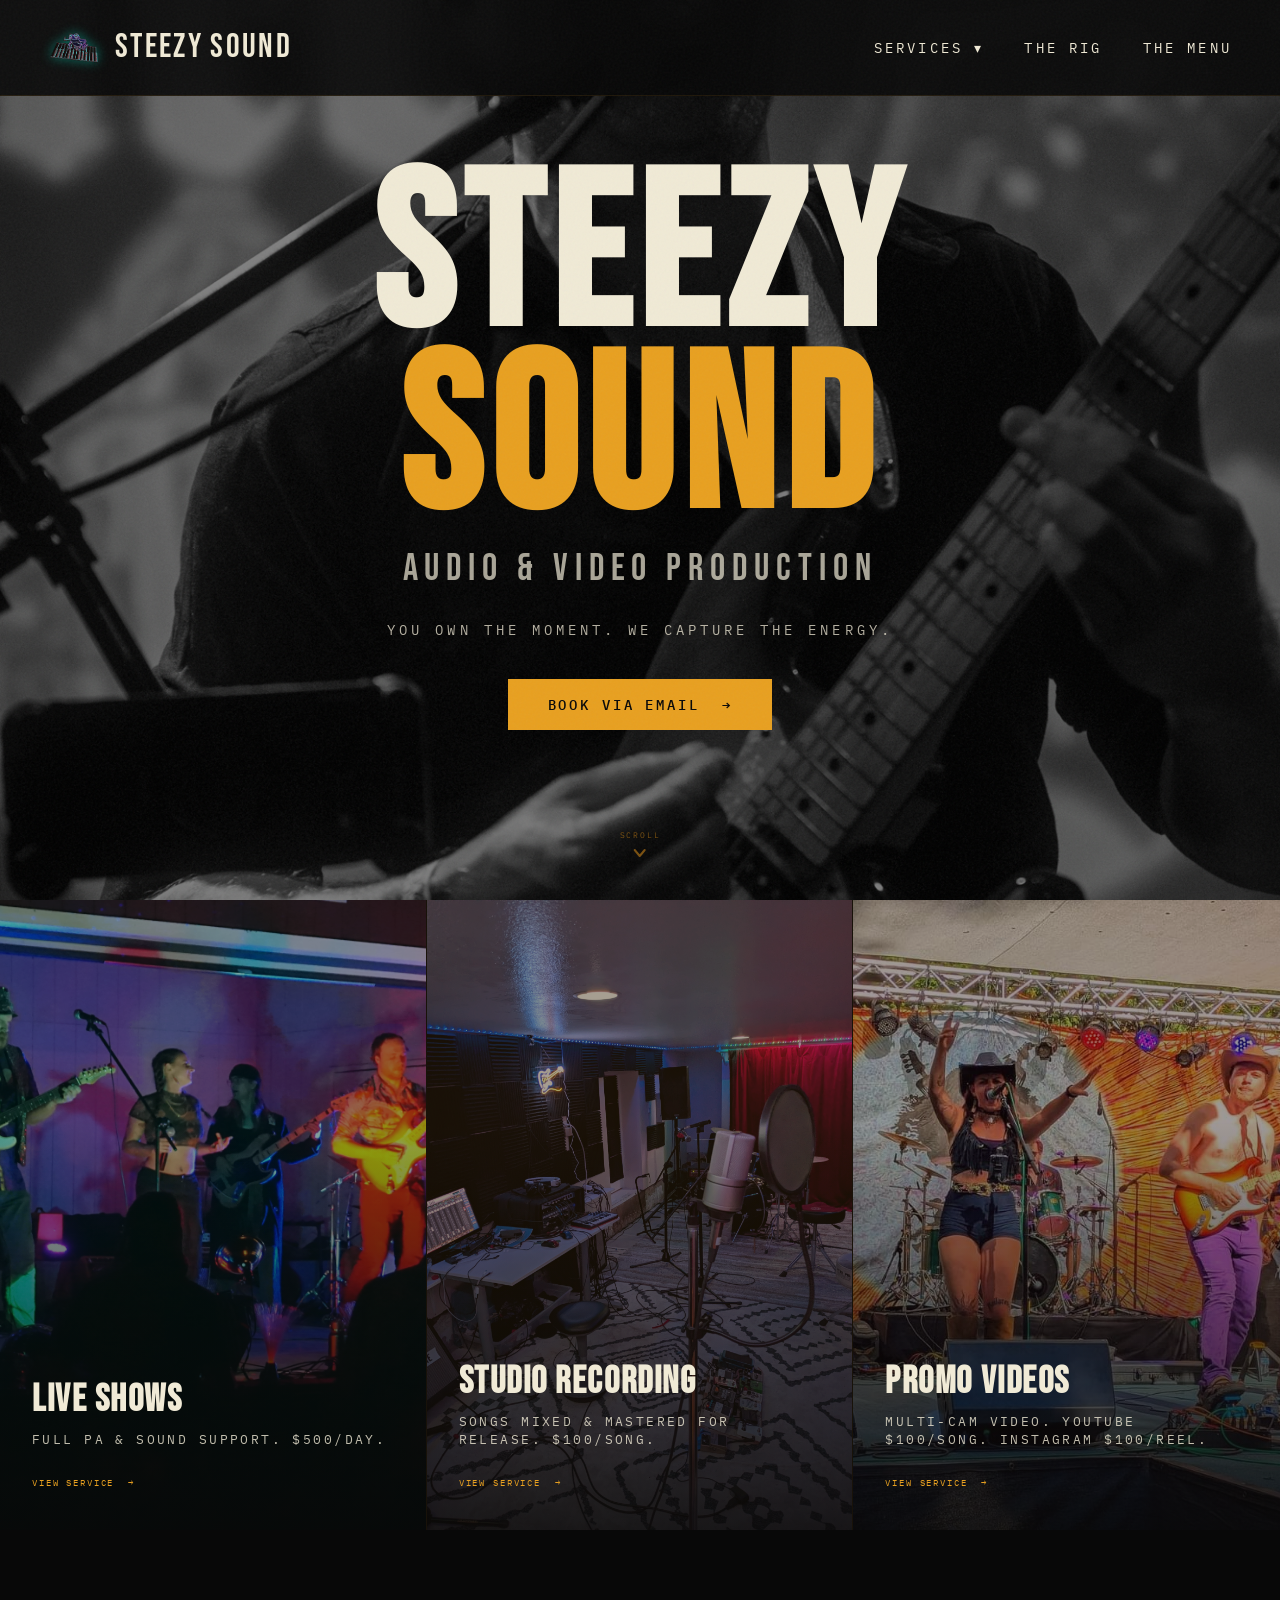
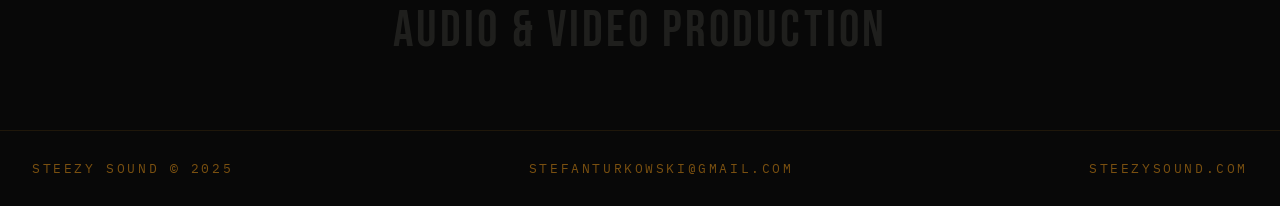
==== commit 17367d20: "Mobile UX fixes, promo code, and content additions - Prevent zoom/horizontal scroll: maximum-scale=1" ====
--- a/index.html
+++ b/index.html
@@ -2,7 +2,7 @@
 <html lang="en">
 <head>
   <meta charset="UTF-8" />
-  <meta name="viewport" content="width=device-width, initial-scale=1.0" />
+  <meta name="viewport" content="width=device-width, initial-scale=1.0, maximum-scale=1.0, user-scalable=no" />
   <title>Steezy Sound</title>
   <link rel="stylesheet" href="style.css" />
   <style>
@@ -251,7 +251,7 @@
     <div class="hero-content">
       <h1 class="hero-wordmark">Steezy<span>Sound</span></h1>
       <p class="hero-discipline">Audio &amp; Video Production</p>
-      <p class="hero-tagline">We capture the energy. You own the moment.</p>
+      <p class="hero-tagline">You own the moment. We capture the energy.</p>
       <a href="mailto:stefanturkowski@gmail.com" class="btn-book">Book via email &nbsp;→</a>
     </div>
     <div class="hero-scroll" aria-hidden="true">
@@ -363,9 +363,11 @@
     // Parallax
     (function() {
       const update = () => {
-        document.querySelectorAll('.hero-bg').forEach(bg => {
-          bg.style.backgroundPositionY = `calc(50% + ${window.scrollY * 0.35}px)`;
-        });
+        if (window.innerWidth > 800) {
+          document.querySelectorAll('.hero-bg').forEach(bg => {
+            bg.style.backgroundPositionY = `calc(50% + ${window.scrollY * 0.35}px)`;
+          });
+        }
         document.querySelectorAll('.texture-band-bg').forEach(bg => {
           const r = bg.parentElement.getBoundingClientRect();
           const offset = (r.top + r.height / 2 - window.innerHeight / 2) * 0.35;
@@ -373,7 +375,13 @@
           bg.style.backgroundPositionY = `calc(${baseY} + ${offset}px)`;
         });
       };
-      window.addEventListener('scroll', update, { passive: true });
+      let ticking = false;
+      window.addEventListener('scroll', () => {
+        if (!ticking) {
+          requestAnimationFrame(() => { update(); ticking = false; });
+          ticking = true;
+        }
+      }, { passive: true });
       update();
     })();
   </script>
--- a/style.css
+++ b/style.css
@@ -1,4 +1,4 @@
-@import url('https://fonts.googleapis.com/css2?family=Bebas+Neue&family=IBM+Plex+Mono:ital,wght@0,300;0,400;0,500;1,300&display=swap');
+@import url('https://fonts.googleapis.com/css2?family=Bebas+Neue&family=IBM+Plex+Mono:ital,wght@0,300;0,400;0,500;1,300&display=block');
 
 :root {
   --black: #080808;
@@ -68,6 +68,7 @@
 .nav-wordmark {
   font-family: 'Bebas Neue', sans-serif;
   font-size: 2.1rem; letter-spacing: 0.07em; color: var(--cream);
+  white-space: nowrap;
 }
 
 .nav-links { display: flex; align-items: center; gap: 2.5rem; }
@@ -77,6 +78,7 @@
   color: var(--cream); text-decoration: none; background: none; border: none;
   font-family: inherit; cursor: pointer; padding: 0;
   transition: color 0.2s; display: flex; align-items: center; gap: 0.3em;
+  white-space: nowrap;
 }
 .nav-link:hover, .nav-link.active { color: var(--amber); }
 
@@ -160,3 +162,14 @@
   .nav-link { font-size: 0.75rem; }
   .site-footer { flex-direction: column; gap: 0.4rem; }
 }
+
+@media (max-width: 800px) {
+  @keyframes bg-pan-x {
+    0%, 100% { background-position-x: 30%; }
+    50%       { background-position-x: 70%; }
+  }
+  .service-hero-bg,
+  .hero-bg {
+    animation: bg-pan-x 60s ease-in-out infinite;
+  }
+}
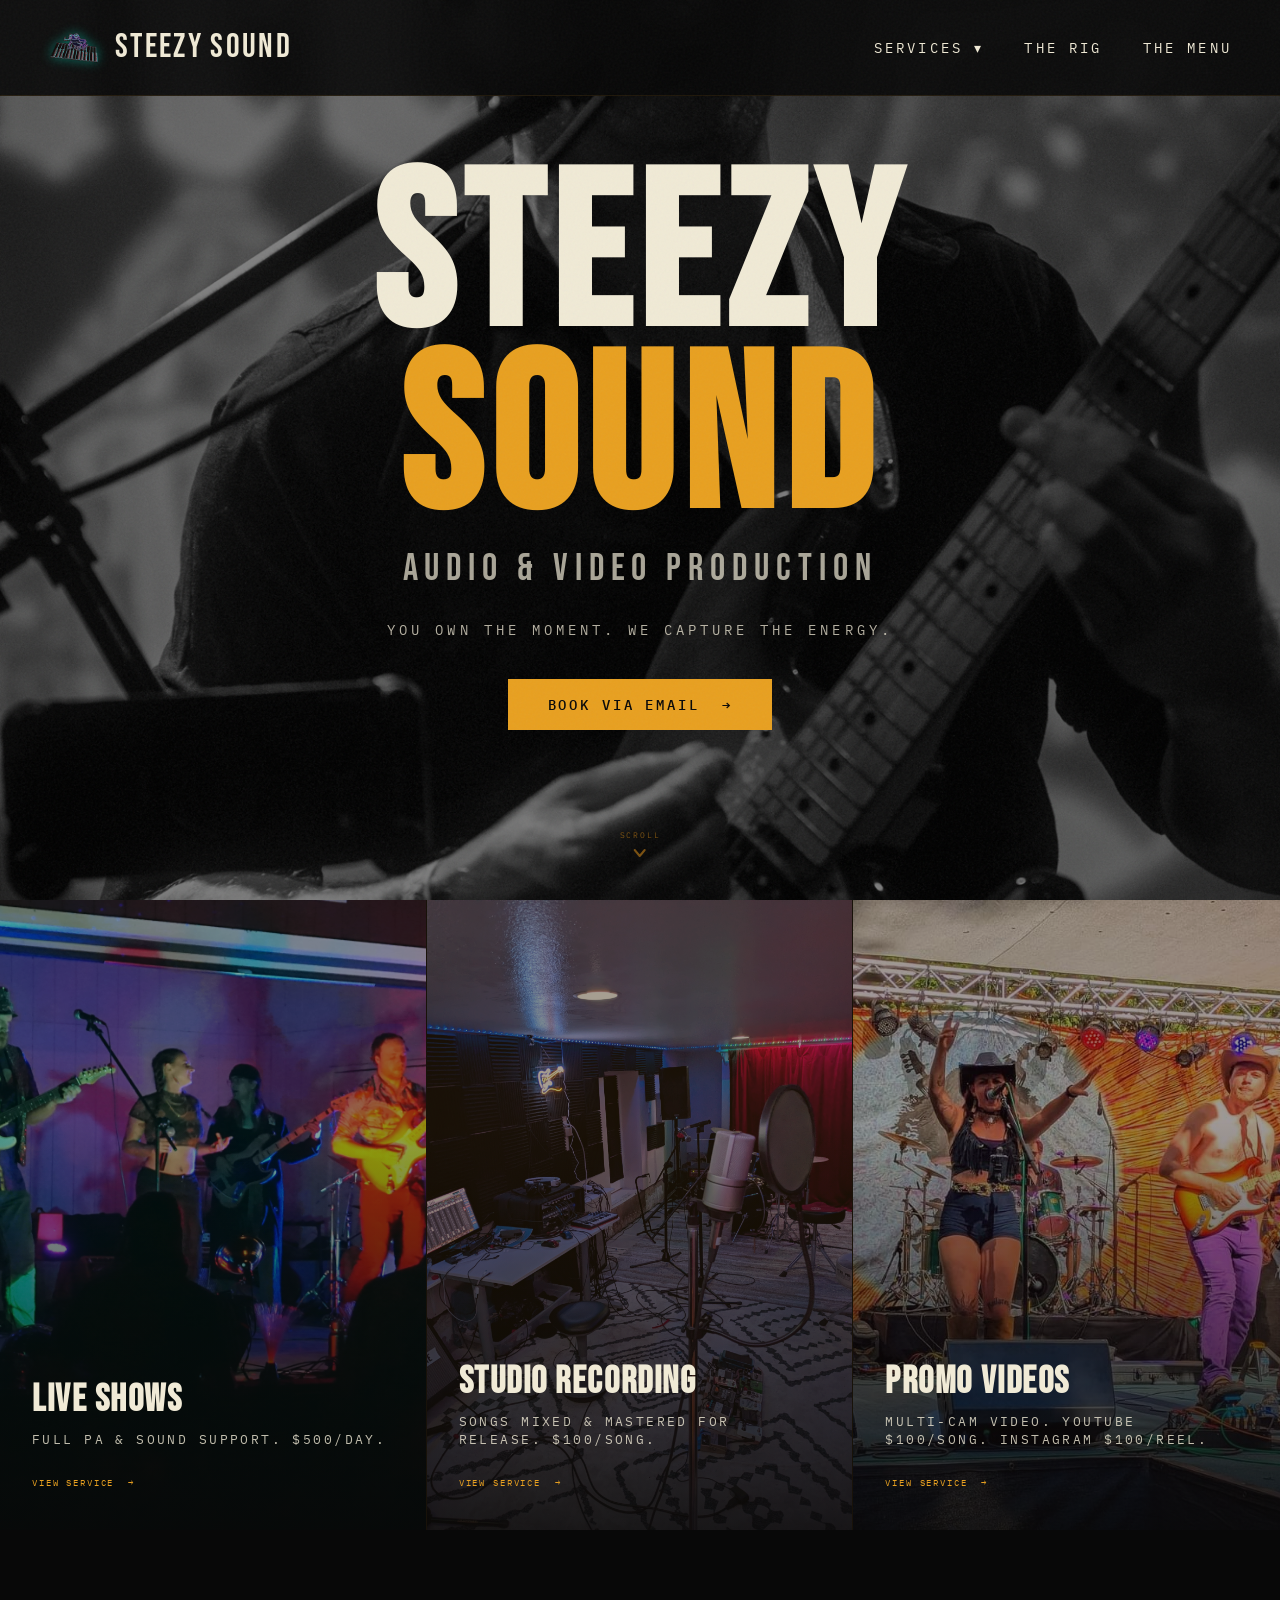
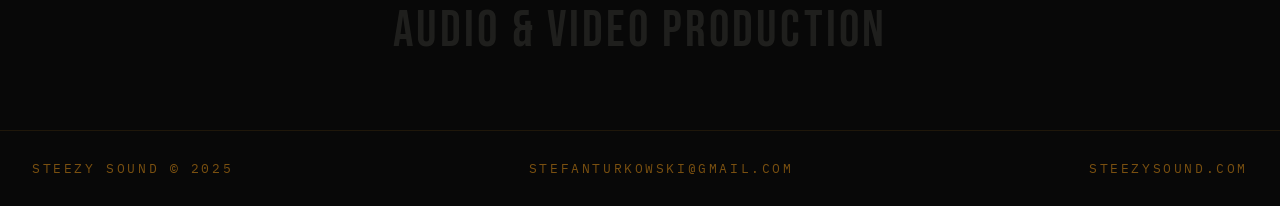
==== commit cd2b9307: "Nav: hamburger menu for mobile; Litty D link on Live Shows - Add hamburger button (☰ → ✕ animated) t" ====
--- a/index.html
+++ b/index.html
@@ -231,7 +231,10 @@
       <img src="media/logo.png" alt="Steezy Sound frog logo" class="nav-frog" />
       <span class="nav-wordmark">Steezy Sound</span>
     </a>
-    <div class="nav-links">
+    <button class="nav-hamburger" id="nav-hamburger" aria-label="Open menu">
+      <span></span><span></span><span></span>
+    </button>
+    <div class="nav-links" id="nav-links">
       <div class="nav-dropdown">
         <button class="nav-link" aria-haspopup="true" aria-expanded="false">Services ▾</button>
         <div class="dropdown-menu">
@@ -345,6 +348,15 @@
       setTimeout(wander, 400);
     })();
 
+    // ── Hamburger ─────────────────────────────────────────
+    const hamburger = document.getElementById('nav-hamburger');
+    const navLinks  = document.getElementById('nav-links');
+    hamburger?.addEventListener('click', e => {
+      e.stopPropagation();
+      const open = navLinks.classList.toggle('mobile-open');
+      hamburger.classList.toggle('open', open);
+    });
+
     // ── Nav dropdown (mobile tap) ─────────────────────────
     document.querySelectorAll('.nav-dropdown').forEach(dd => {
       dd.querySelector('button')?.addEventListener('click', e => {
@@ -354,6 +366,8 @@
       });
     });
     document.addEventListener('click', () => {
+      navLinks?.classList.remove('mobile-open');
+      hamburger?.classList.remove('open');
       document.querySelectorAll('.nav-dropdown').forEach(dd => {
         dd.classList.remove('open');
         dd.querySelector('button')?.setAttribute('aria-expanded', 'false');
--- a/style.css
+++ b/style.css
@@ -152,14 +152,59 @@
 }
 .btn-book:hover { background: var(--cream); transform: translateX(4px); }
 
+/* ─── HAMBURGER ─────────────────────────────────────────── */
+
+.nav-hamburger {
+  display: none;
+  flex-direction: column; justify-content: center; align-items: center;
+  gap: 5px; width: 36px; height: 36px;
+  background: none; border: none; cursor: pointer; padding: 4px;
+}
+.nav-hamburger span {
+  display: block; width: 22px; height: 2px;
+  background: var(--cream); border-radius: 1px;
+  transition: transform 0.22s, opacity 0.22s;
+}
+.nav-hamburger.open span:nth-child(1) { transform: translateY(7px) rotate(45deg); }
+.nav-hamburger.open span:nth-child(2) { opacity: 0; }
+.nav-hamburger.open span:nth-child(3) { transform: translateY(-7px) rotate(-45deg); }
+
 /* ─── MOBILE ────────────────────────────────────────────── */
 
 @media (max-width: 640px) {
   .nav { padding: 0.9rem 1.5rem; }
   .nav-wordmark { font-size: 1.5rem; }
   .nav-frog { width: 40px; height: 40px; }
-  .nav-links { gap: 1.5rem; }
-  .nav-link { font-size: 0.75rem; }
+  .nav-hamburger { display: flex; }
+
+  .nav-links {
+    display: none;
+    position: absolute; top: 100%; left: 0; right: 0;
+    flex-direction: column; align-items: stretch; gap: 0;
+    background: rgba(8,8,8,0.98);
+    border-bottom: 1px solid rgba(232,160,32,0.15);
+  }
+  .nav-links.mobile-open { display: flex; }
+
+  .nav-link {
+    font-size: 0.82rem; letter-spacing: 0.2em;
+    padding: 1rem 1.5rem;
+    border-bottom: 1px solid rgba(232,160,32,0.06);
+    justify-content: space-between;
+  }
+
+  .nav-dropdown { position: static; }
+  .nav-dropdown .dropdown-menu {
+    position: static; top: auto; right: auto;
+    opacity: 1; visibility: visible; transform: none;
+    background: rgba(232,160,32,0.04);
+    border: none; border-bottom: 1px solid rgba(232,160,32,0.06);
+    min-width: unset;
+    display: none;
+  }
+  .nav-dropdown.open .dropdown-menu { display: block; }
+  .dropdown-item { padding: 0.85rem 2.5rem; font-size: 0.78rem; }
+
   .site-footer { flex-direction: column; gap: 0.4rem; }
 }
 
